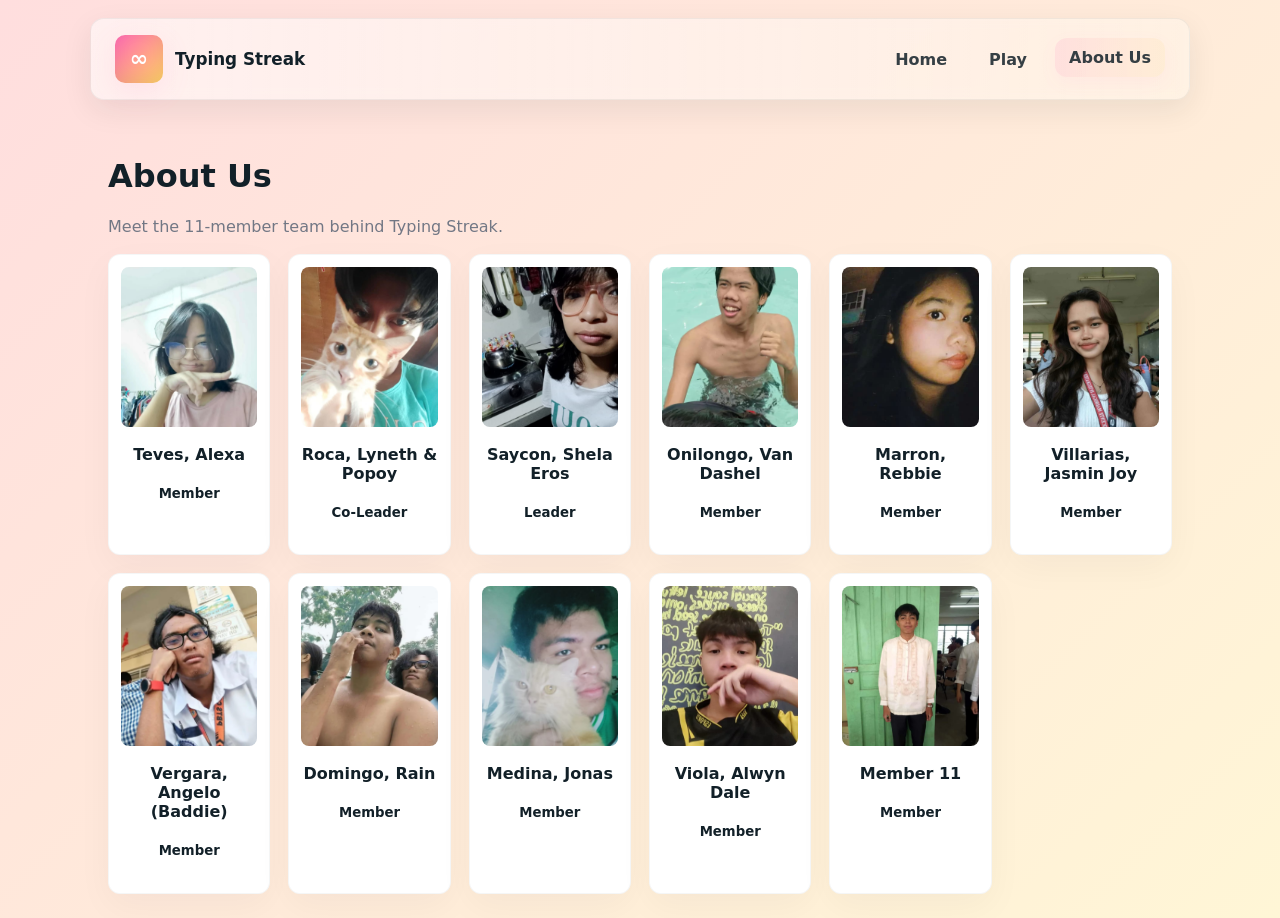
==== about.html @ 7a0adbde "Add files via upload" ====
<!DOCTYPE html>
<html lang="en">
<head>
  <meta charset="utf-8" />
  <meta name="viewport" content="width=device-width,initial-scale=1" />
  <title>About Us — Typing Streak</title>
  <link rel="stylesheet" href="assets/style.css">
</head>
<body>
  <header class="navbar">
    <a class="nav-logo" href="index.html" aria-label="Home">
      <div class="logo-icon" aria-hidden="true">∞</div>
      <span>Typing Streak</span>
    </a>
    <nav class="nav-links">
      <a href="index.html" class="nav-item">Home</a>
      <a href="play.html" class="nav-item">Play</a>
      <a href="about.html" class="nav-item active">About Us</a>
    </nav>
  </header>

  <main class="container">
    <h1>About Us</h1>
    <p class="lead">Meet the 11‑member team behind Typing Streak.</p>

    <div class="team-grid">
      <!-- 11 placeholders; replace src with real photos -->
      <div class="member"><img src="Teves.jpg" alt="Teves, Alexa"><h4>Teves, Alexa</h4><h5>Member</h5></div>
      <div class="member"><img src="Roca & Popoy the goat.jpg" alt="Roca, Lyneth & Popoy"><h4>Roca, Lyneth & Popoy</h4><h5>Co-Leader</h5></div>
      <div class="member"><img src="Saycon.jpg" alt="Member 3"><h4>Saycon, Shela Eros</h4><h5>Leader</h5></div>
      <div class="member"><img src="Oni.jpg" alt="Member 4"><h4>Onilongo, Van Dashel</h4><h5>Member</h5></div>
      <div class="member"><img src="Marron.jpg" alt="Member 5"><h4>Marron, Rebbie</h4><h5>Member</h5></div>
      <div class="member"><img src="Villarias.jpg" alt="Member 6"><h4>Villarias, Jasmin Joy</h4><h5>Member</h5></div>
      <div class="member"><img src="Vergara A..jpg  " alt="Member 7"><h4>Vergara, Angelo (Baddie)</h4><h5>Member</h5></div>
      <div class="member"><img src="Domingo.jpg" alt="Member 8"><h4>Domingo, Rain</h4><h5>Member</h5></div>
      <div class="member"><img src="Medina.jpg" alt="Member 9"><h4>Medina, Jonas</h4><h5>Member</h5></div>
      <div class="member"><img src="Viola.jpg" alt="Member 10"><h4>Viola, Alwyn Dale</h4><h5>Member</h5></div>
      <div class="member"><img src="5f9a436a-0d25-421c-a441-3ce1d555f00a.jpg" alt="Tirados, Brixter"><h4>Member 11</h4><h5>Member</h5></div>
    </div>
  </main>

</body>
</html>
---- assets/style.css ----
:root{
  /* Updated color scheme: pink + yellow + white */
  --bg1: #ffdede;        /* soft pink */
  --bg2: #fff6d6;        /* soft yellow */
  --accent: #ff6bb3;     /* vivid pink */
  --accent-2: #ffd166;   /* strong yellow */
  --card-bg: #ffffff;
  --text-dark: #122028;
  --muted: #6b7280;
  --ui-font: "Inter", "Segoe UI", Roboto, system-ui, -apple-system, "Helvetica Neue", Arial;
  --glass: rgba(255,255,255,0.7);
  --card-border: rgba(18,32,40,0.06);
  --shadow-1: 0 10px 30px rgba(18,32,40,0.08);
}

*{box-sizing:border-box}
html,body{
  height:100%;
  margin:0;
  font-family:var(--ui-font);
  -webkit-font-smoothing:antialiased;
  -moz-osx-font-smoothing:grayscale;
  -webkit-font-feature-settings: "ss01" on;
  font-feature-settings: "ss01" on; /* standard property for compatibility */
  background: linear-gradient(135deg, var(--bg1), var(--bg2));
  color: var(--text-dark);
  -webkit-font-feature-settings: "ss01" on;
}

/* subtle global entry */
body{ animation: pageIn .48s cubic-bezier(.2,.9,.3,1) both; }

/* NAVBAR */
.navbar{
  max-width:1100px;
  margin:18px auto;
  padding:16px 24px;            /* increased padding to give more room for buttons */
  display:flex;                /* use flex so items align vertically center */
  align-items:center;
  justify-content:space-between;
  position:relative;
  background: linear-gradient(90deg, rgba(255,255,255,0.55), rgba(255,255,255,0.32));
  border-radius:14px;
  box-shadow: var(--shadow-1);
  border: 1px solid var(--card-border);
  backdrop-filter: blur(6px) saturate(120%);
  min-height:64px;             /* ensure enough vertical space for nav items */
}
.nav-logo{
  display:flex;
  align-items:center;
  gap:12px;
  text-decoration:none;
  color:var(--text-dark);
  font-weight:800;
  font-size:1.05rem;
  transform: translateZ(0);
}
.logo-icon{
  width:48px;
  height:48px;
  border-radius:10px;
  background: linear-gradient(135deg, var(--accent), var(--accent-2));
  display:flex;
  align-items:center;
  justify-content:center;
  font-weight:800;
  color: white;
  box-shadow: 0 8px 30px rgba(255,107,179,0.12), inset 0 -6px 18px rgba(0,0,0,0.06);
  transition: transform .32s cubic-bezier(.2,.9,.3,1), box-shadow .28s;
  will-change:transform;
  font-size:22px;          /* ensure infinity glyph is sized nicely */
  line-height:1;
  letter-spacing:0;
}
.logo-icon:hover{ transform: translateY(-3px) rotate(-2deg) scale(1.02); box-shadow: 0 18px 40px rgba(255,107,179,0.16); }

/* nav links pinned to top-right */
.nav-links{
  margin-left:auto;
  display:flex;
  gap:14px;
  align-items:center;
  position:static;
  top:auto;
  right:auto;
}
.nav-links .nav-item{
  padding:10px 14px;
  border-radius:12px;
  text-decoration:none;
  color:rgba(18,32,40,0.85);
  font-weight:700;
  transition: all .18s ease;
  background: transparent;
  backdrop-filter: none;
}
.nav-links .nav-item.active{
  background: linear-gradient(90deg, rgba(255,107,179,0.12), rgba(255,209,102,0.10));
  box-shadow: 0 6px 18px rgba(255,107,179,0.06);
  transform: translateY(-2px);
}
.nav-links .nav-item:hover{
  background: linear-gradient(90deg, rgba(255,107,179,0.08), rgba(255,209,102,0.06));
  transform: translateY(-2px);
}

/* Hero */
.hero{
  max-width:1100px;
  margin:28px auto;           /* centered container */
  padding:44px;
  border-radius:14px;
  display:flex;
  align-items:center;         /* vertical centering of the hero-inner */
  justify-content:center;     /* horizontal centering */
  min-height:60vh;            /* make hero tall so the "box" feels centered on the page */
  background: linear-gradient(180deg, rgba(255,255,255,0.6), rgba(255,255,255,0.46));
  box-shadow: 0 18px 46px rgba(8,16,30,0.06);
  border: 1px solid rgba(18,32,40,0.03);
  overflow: hidden;
  position: relative;
}
.hero::before{
  content:"";
  position:absolute;
  inset:0;
  pointer-events:none;
  background: radial-gradient(600px 200px at 10% 10%, rgba(255,107,179,0.06), transparent 12%),
              radial-gradient(500px 180px at 90% 90%, rgba(255,209,102,0.06), transparent 12%);
  mix-blend-mode: overlay;
}
.hero-inner{
  max-width:900px;
  text-align:center;          /* center contents inside the box on home page */
  z-index:2;
  padding:6px 12px;
}
.hero h1{font-size:2.1rem;margin:0 0 10px;color:var(--text-dark); letter-spacing:-0.6px}
.lead{opacity:.95;color:var(--muted); margin-bottom:10px}

/* Make homepage box title larger and prominent */
.hero-inner .hero-title{
  font-size: 3.2rem;
  line-height: 1.02;
  font-weight: 900;
  margin: 0 0 10px;
  color: var(--text-dark);
  letter-spacing: -0.8px;
  text-shadow: 0 6px 18px rgba(255,107,179,0.06);
  transform-origin: left center;
  transition: transform .28s cubic-bezier(.2,.9,.3,1);
}
@media (max-width:900px){
  .hero-inner .hero-title{ font-size:2.4rem; }
}
@media (max-width:520px){
  .hero-inner .hero-title{ font-size:1.6rem; }
}

/* CTAs */
.cta{display:flex;gap:12px;margin-top:14px}
.btn{
  display:inline-block;
  background: linear-gradient(90deg, var(--accent), var(--accent-2));
  color:#fff;
  padding:10px 16px;
  border-radius:12px;
  text-decoration:none;
  border:none;
  cursor:pointer;
  box-shadow: 0 10px 30px rgba(255,107,179,0.10);
  transition: transform .16s ease, box-shadow .16s ease;
  font-weight:700;
}
.btn:hover{ transform: translateY(-4px); box-shadow: 0 18px 40px rgba(255,107,179,0.14); }
.btn.ghost{ background: transparent; color: var(--text-dark); border: 1px solid rgba(18,32,40,0.06); box-shadow:none; }

/* Container & controls */
.container{max-width:1100px;margin:18px auto;padding:18px}
.controls{display:flex;gap:12px;flex-wrap:wrap;align-items:center;margin-bottom:16px}
.controls label{color:var(--text-dark); font-weight:600}
.controls input[type="number"], .controls select{
  padding:8px;border-radius:10px;border:1px solid rgba(18,32,40,0.06);background:var(--card-bg);color:var(--text-dark)
}
.controls input[type="range"]{vertical-align:middle}
.control-actions{display:flex;gap:8px}

/* Game area (cards with subtle elevation) */
.game-area{background:var(--card-bg);color:var(--text-dark);padding:20px;border-radius:14px;box-shadow:0 20px 60px rgba(18,32,40,0.06);border:1px solid var(--card-border)}
.target{
  min-height:120px;padding:14px;border-radius:10px;background:linear-gradient(180deg,#fff,#fbfbff);color:var(--text-dark);line-height:1.6;white-space:pre-wrap;overflow:auto;border:1px solid rgba(18,32,40,0.04);
  transition: box-shadow .18s, transform .18s;
}
.target:focus{ outline:none; box-shadow:0 10px 30px rgba(255,107,179,0.06); transform: translateY(-2px); }

#inputArea{
  width:100%;min-height:120px;margin-top:12px;padding:12px;border-radius:10px;border:1px solid rgba(18,32,40,0.04);font-size:1rem;resize:vertical;background:#fff;color:var(--text-dark)
}

.statusbar{display:flex;gap:12px;justify-content:space-between;margin-top:12px;color:var(--text-dark);font-weight:700}

/* Modal */
.modal{position:fixed;inset:0;display:flex;align-items:center;justify-content:center;background:rgba(6,12,22,0.36)}
.modal.hidden{display:none}
.modal-card{background:var(--card-bg);color:var(--text-dark);padding:20px;border-radius:14px;min-width:320px;max-width:540px;position:relative;box-shadow:0 30px 80px rgba(18,32,40,0.12);border:1px solid var(--card-border)}
.modal .close-btn{position:absolute;right:12px;top:12px;background:transparent;border:none;font-size:18px;cursor:pointer;color:var(--muted);padding:6px;border-radius:8px;transition:background .14s}
.modal .close-btn:hover{ background: rgba(0,0,0,0.03); color:var(--accent) }

/* team grid */
.team-grid{display:grid;grid-template-columns:repeat(auto-fill,minmax(160px,1fr));gap:18px;margin-top:18px}
.member{background:var(--card-bg);color:var(--text-dark);padding:12px;border-radius:12px;text-align:center;border:1px solid rgba(18,32,40,0.04);box-shadow:0 12px 36px rgba(18,32,40,0.04)}
.member img{width:100%;height:160px;object-fit:cover;border-radius:8px;margin-bottom:8px}
.member h4{margin:6px 0 0}

/* small utilities */
.site-footer{text-align:center;color:var(--muted);padding:24px 0}

/* Animations */
@keyframes pageIn{ from{ opacity:0; transform: translateY(12px);} to{ opacity:1; transform:none; } }
@keyframes floaty{ 0%{ transform: translateY(0);} 50%{ transform: translateY(-6px);} 100%{ transform: translateY(0);} }
.logo-icon{ animation: floaty 6s ease-in-out infinite; }

/* Add/adjust styles for per-word and per-char highlighting */
.word { display:inline-block; padding:1px 2px; border-radius:4px; transition: all .12s ease; color:var(--text-dark); }
.word.current { background: linear-gradient(90deg, rgba(255,107,179,0.12), rgba(255,209,102,0.06)); box-shadow: 0 6px 18px rgba(255,107,179,0.04); transform: translateY(-2px); }
.word.removed { opacity:0.18; transform: scale(.98); transition: opacity .18s, transform .18s; }
.word.mismatch { outline: 1px dashed rgba(255,107,179,0.14); background: rgba(255,183,200,0.04); }

/* per-character feedback inside current word */
.char { display:inline-block; min-width:8px; }
.char-ok { color: #0f5132; background: rgba(50,205,153,0.06); border-radius:3px; }
.char-wrong { color: #7f1d1d; background: rgba(255,107,179,0.04); text-decoration: underline wavy rgba(255,107,179,0.12); border-radius:3px; }

/* keep word spacing consistent */
.wspace { white-space: pre; }

/* ensure target uses monospace for better char alignment */
.target { font-family: ui-monospace, SFMono-Regular, Menlo, Monaco, "Roboto Mono", "Courier New", monospace; }

/* responsive tweaks */
@media (max-width:900px){
  .hero{padding:28px}
  .nav-links{right:12px; top:12px}
}
@media (max-width:520px){
  .nav-links{ right:10px; top:8px; gap:8px }
  .brand-text{ display:none }
  .hero{ padding:18px; min-height:180px }
  .logo-icon{ width:36px; height:36px }
}
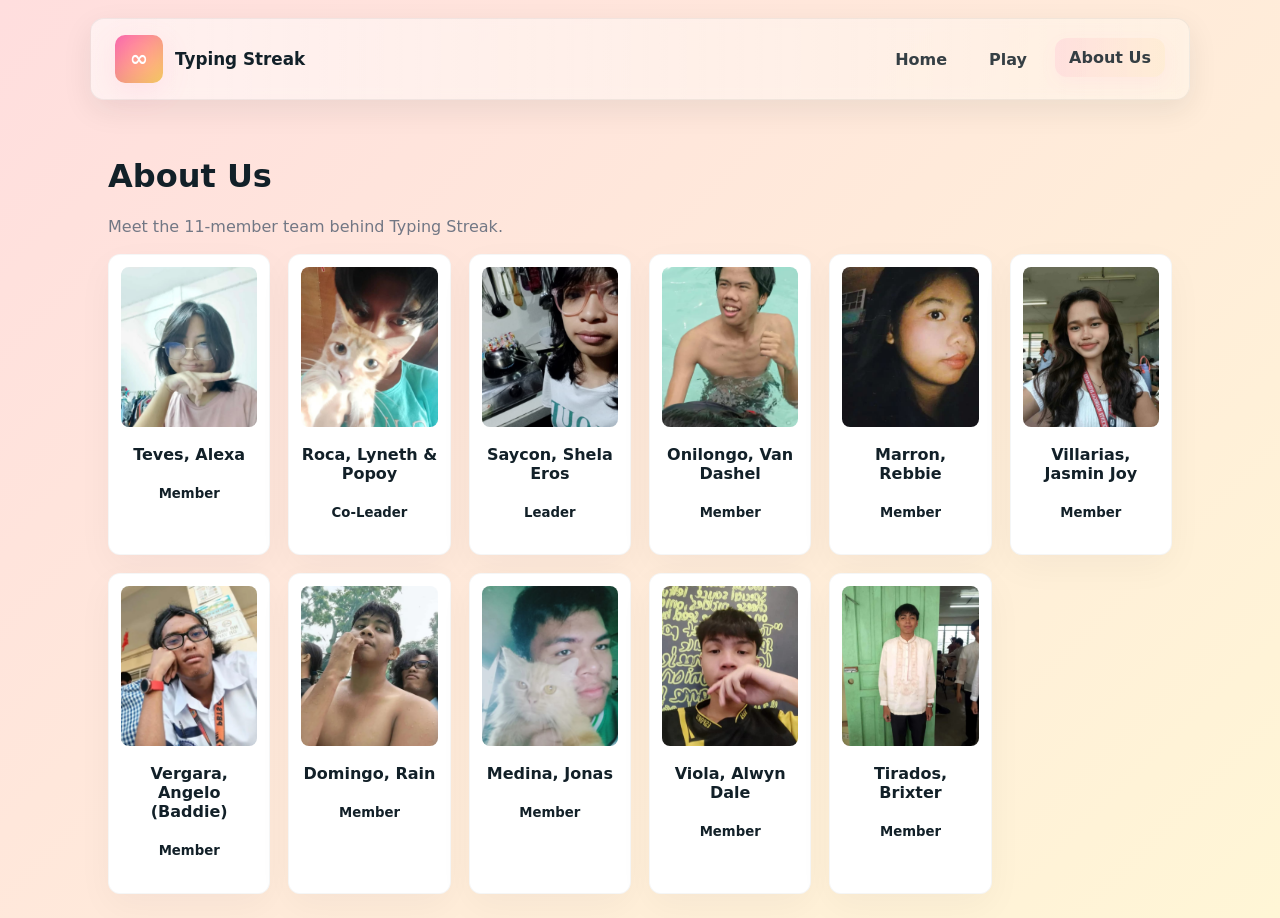
==== commit fed64c7e: "Restore about.html structure and content The HTML structure of the about page was restored, ensuring" ====
--- a/about.html
+++ b/about.html
@@ -35,9 +35,10 @@
       <div class="member"><img src="Domingo.jpg" alt="Member 8"><h4>Domingo, Rain</h4><h5>Member</h5></div>
       <div class="member"><img src="Medina.jpg" alt="Member 9"><h4>Medina, Jonas</h4><h5>Member</h5></div>
       <div class="member"><img src="Viola.jpg" alt="Member 10"><h4>Viola, Alwyn Dale</h4><h5>Member</h5></div>
-      <div class="member"><img src="5f9a436a-0d25-421c-a441-3ce1d555f00a.jpg" alt="Tirados, Brixter"><h4>Member 11</h4><h5>Member</h5></div>
+      <div class="member"><img src="5f9a436a-0d25-421c-a441-3ce1d555f00a.jpg" alt="Tirados, Brixter"><h4>Tirados, Brixter</h4><h5>Member</h5></div>
     </div>
   </main>
 
 </body>
-</html>+
+</html>
